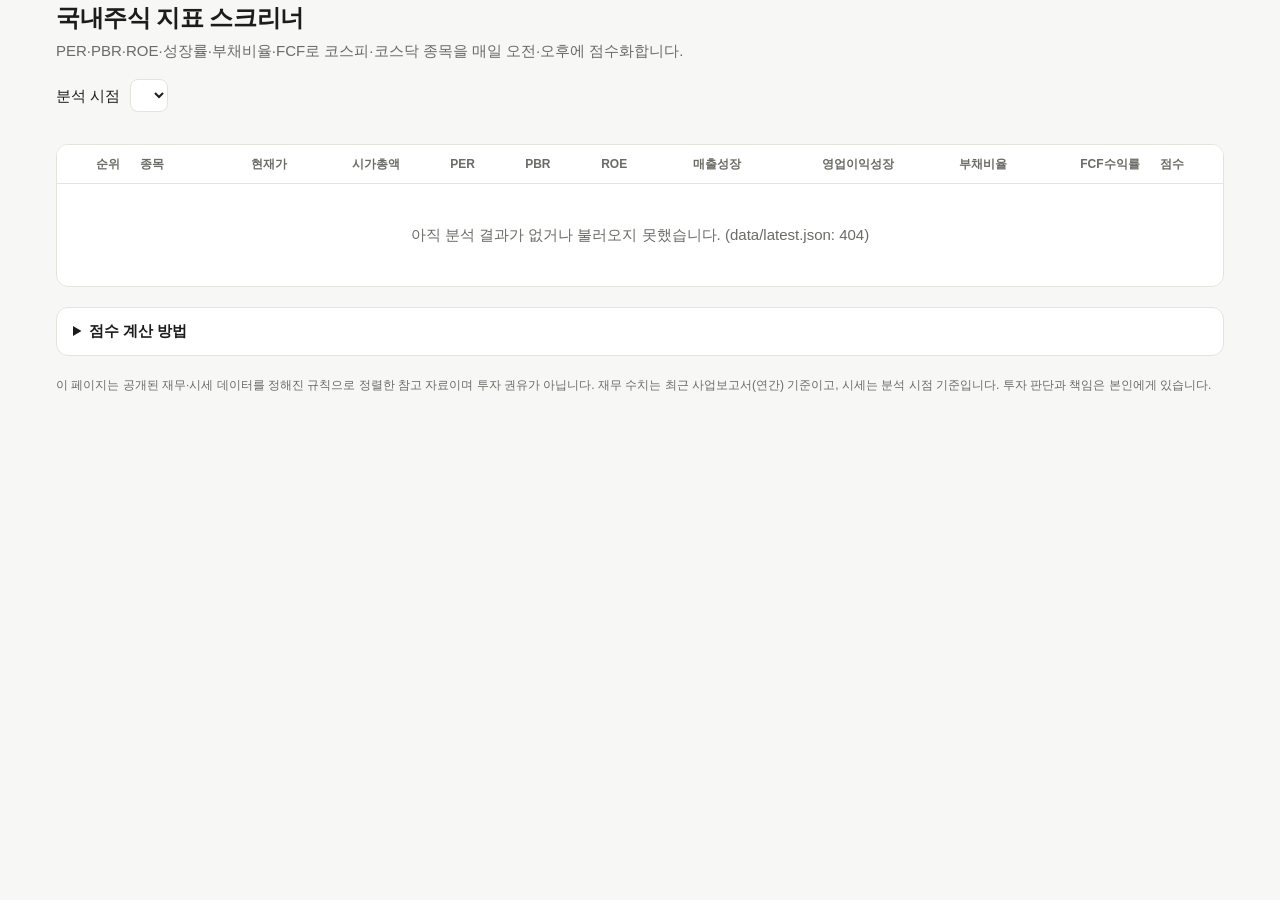
==== web/index.html @ 7ea6686b "국내주식 지표 스크리너 추가 코스피·코스닥 전 종목을 평일 오전·오후에 분석해 PER·PBR·ROE·성장률· 부채비율·FCF 백분위 점수로 순위를 매기고 GitHub Pages 대" ====
<!doctype html>
<html lang="ko">
<head>
<meta charset="utf-8">
<meta name="viewport" content="width=device-width, initial-scale=1">
<title>국내주식 지표 스크리너</title>
<link rel="icon" href="data:,">
<link rel="stylesheet" href="style.css">
</head>
<body>
<header class="wrap">
  <h1>국내주식 지표 스크리너</h1>
  <p class="sub">PER·PBR·ROE·성장률·부채비율·FCF로 코스피·코스닥 종목을 매일 오전·오후에 점수화합니다.</p>
  <div class="bar">
    <label>분석 시점
      <select id="run"></select>
    </label>
    <span id="meta" class="meta"></span>
  </div>
</header>

<main class="wrap">
  <section id="summary" class="stats"></section>

  <div class="table-scroll">
    <table id="table">
      <thead>
        <tr>
          <th>순위</th><th class="left">종목</th><th>현재가</th><th>시가총액</th>
          <th>PER</th><th>PBR</th><th>ROE</th><th>매출성장</th><th>영업이익성장</th>
          <th>부채비율</th><th>FCF수익률</th><th class="left">점수</th>
        </tr>
      </thead>
      <tbody></tbody>
    </table>
  </div>

  <details class="method">
    <summary>점수 계산 방법</summary>
    <div id="method"></div>
  </details>

  <p class="disclaimer">
    이 페이지는 공개된 재무·시세 데이터를 정해진 규칙으로 정렬한 참고 자료이며 투자 권유가 아닙니다.
    재무 수치는 최근 사업보고서(연간) 기준이고, 시세는 분석 시점 기준입니다. 투자 판단과 책임은 본인에게 있습니다.
  </p>
</main>
<script src="app.js"></script>
</body>
</html>
---- web/style.css ----
:root {
  --bg: #f7f7f5;
  --card: #ffffff;
  --text: #1c1c1a;
  --muted: #6b6b66;
  --line: #e4e4df;
  --accent: #2f5bd3;
  --up: #d1343b;   /* 한국 관례: 상승 빨강 */
  --down: #2767d6; /* 하락 파랑 */
  --bar: #2f5bd3;
  --bar-bg: #e8ecf8;
  --warn-bg: #fff3dc;
  --warn: #8a5a00;
}
@media (prefers-color-scheme: dark) {
  :root {
    --bg: #151514;
    --card: #1e1e1c;
    --text: #ececea;
    --muted: #9a9a94;
    --line: #2f2f2c;
    --accent: #7d9df0;
    --up: #ff6b70;
    --down: #6fa0ff;
    --bar: #7d9df0;
    --bar-bg: #2a3150;
    --warn-bg: #3a2e14;
    --warn: #f2c46b;
  }
}

* { box-sizing: border-box; }
body {
  margin: 0;
  background: var(--bg);
  color: var(--text);
  font: 15px/1.5 -apple-system, BlinkMacSystemFont, "Apple SD Gothic Neo", "Pretendard", "Malgun Gothic", sans-serif;
  -webkit-font-smoothing: antialiased;
}
.wrap { max-width: 1200px; margin: 0 auto; padding: 0 16px; }
header { padding-top: 28px; }
h1 { font-size: 24px; margin: 0 0 4px; letter-spacing: -0.02em; }
.sub { margin: 0 0 16px; color: var(--muted); }
.bar { display: flex; flex-wrap: wrap; gap: 8px 16px; align-items: center; margin-bottom: 16px; }
select {
  margin-left: 6px; padding: 6px 8px; font: inherit;
  color: var(--text); background: var(--card); border: 1px solid var(--line); border-radius: 8px;
}
.meta { color: var(--muted); font-size: 13px; }

.stats { display: grid; grid-template-columns: repeat(auto-fit, minmax(150px, 1fr)); gap: 10px; margin-bottom: 16px; }
.stat { background: var(--card); border: 1px solid var(--line); border-radius: 12px; padding: 12px 14px; }
.stat b { display: block; font-size: 20px; font-variant-numeric: tabular-nums; }
.stat span { color: var(--muted); font-size: 12px; }

.table-scroll { overflow-x: auto; background: var(--card); border: 1px solid var(--line); border-radius: 12px; }
table { width: 100%; border-collapse: collapse; font-variant-numeric: tabular-nums; }
th, td { padding: 10px 10px; text-align: right; white-space: nowrap; border-bottom: 1px solid var(--line); }
th { font-size: 12px; color: var(--muted); font-weight: 600; position: sticky; top: 0; background: var(--card); }
tr:last-child td { border-bottom: 0; }
.left { text-align: left; }
td.name a { color: var(--text); font-weight: 600; text-decoration: none; }
td.name a:hover { color: var(--accent); }
td.name small { display: block; color: var(--muted); font-size: 12px; font-weight: 400; }
.up { color: var(--up); }
.down { color: var(--down); }
.rank { font-weight: 700; }
.rank small { display: block; font-size: 11px; font-weight: 500; }
.new { color: var(--accent); }
.score { min-width: 150px; }
.score .track { display: inline-block; vertical-align: middle; width: 80px; height: 6px; border-radius: 3px; background: var(--bar-bg); margin-right: 8px; }
.score .fill { display: block; height: 100%; border-radius: 3px; background: var(--bar); }
.flag { display: inline-block; margin: 2px 4px 0 0; padding: 1px 6px; border-radius: 6px; font-size: 11px; background: var(--warn-bg); color: var(--warn); }
.flag.good { background: var(--bar-bg); color: var(--accent); }

.method { margin: 20px 0; background: var(--card); border: 1px solid var(--line); border-radius: 12px; padding: 12px 16px; }
.method summary { cursor: pointer; font-weight: 600; }
.method li { margin: 4px 0; }
.disclaimer { color: var(--muted); font-size: 12px; margin: 16px 0 40px; }
.empty { padding: 40px 16px; text-align: center; color: var(--muted); }

@media (max-width: 640px) {
  h1 { font-size: 20px; }
  th, td { padding: 8px 8px; font-size: 13px; }
  td.name { position: sticky; left: 0; background: var(--card); }
}
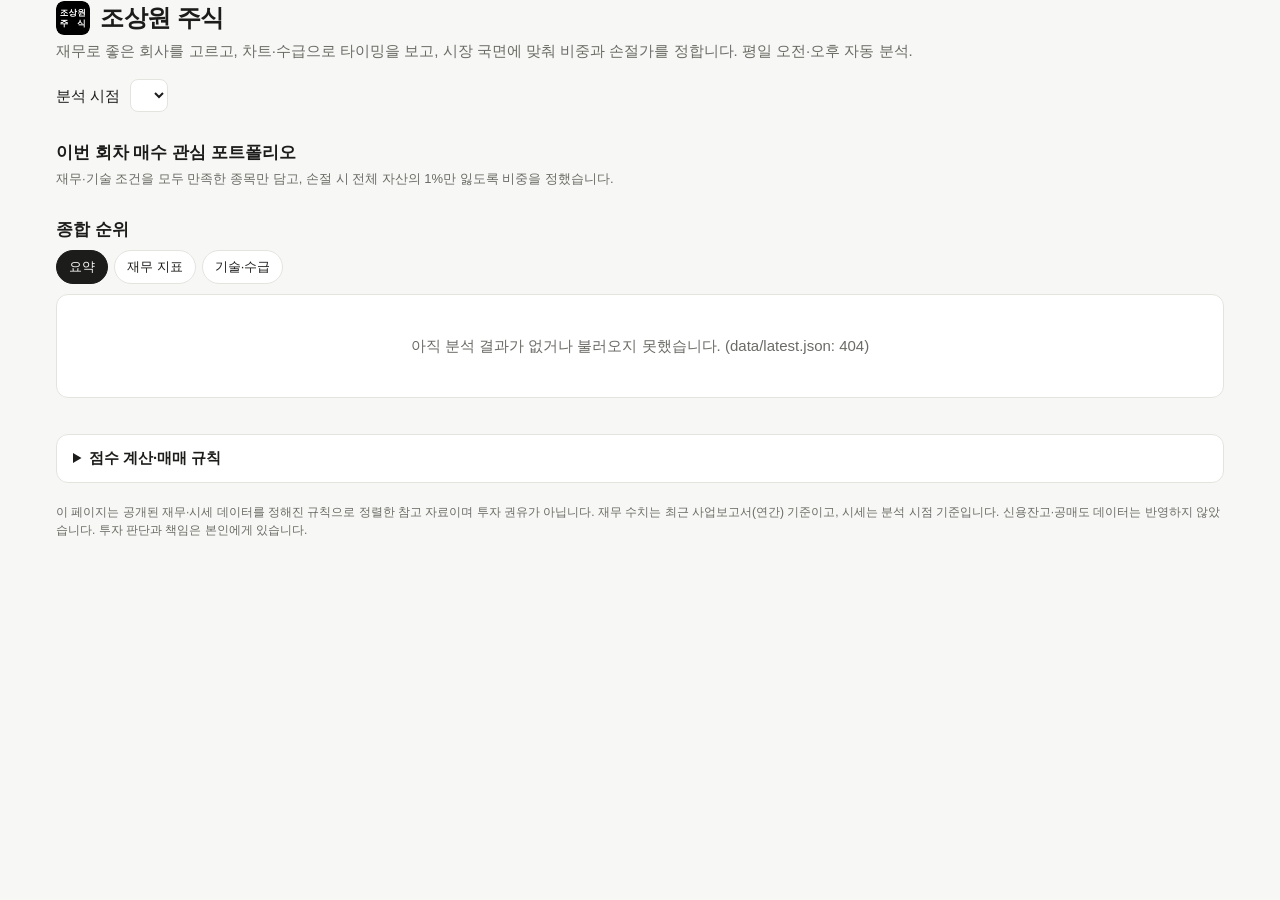
==== commit ce0ad901: "조상원 주식: 기술적 지표·시장 국면·리스크 관리 추가, DART 연결 끊김 대응 - 재무 상위 80개 후보에 이동평균·RSI·MACD·볼린저·거래량·외국인/기관 수급으로   기술" ====
--- a/web/index.html
+++ b/web/index.html
@@ -3,14 +3,21 @@
 <head>
 <meta charset="utf-8">
 <meta name="viewport" content="width=device-width, initial-scale=1">
-<title>국내주식 지표 스크리너</title>
-<link rel="icon" href="data:,">
+<title>조상원 주식</title>
+<meta name="theme-color" content="#000000">
+<meta name="apple-mobile-web-app-capable" content="yes">
+<meta name="mobile-web-app-capable" content="yes">
+<meta name="apple-mobile-web-app-title" content="조상원 주식">
+<meta name="apple-mobile-web-app-status-bar-style" content="black">
+<link rel="manifest" href="manifest.json">
+<link rel="icon" type="image/png" href="favicon.png">
+<link rel="apple-touch-icon" href="apple-touch-icon.png">
 <link rel="stylesheet" href="style.css">
 </head>
 <body>
 <header class="wrap">
-  <h1>국내주식 지표 스크리너</h1>
-  <p class="sub">PER·PBR·ROE·성장률·부채비율·FCF로 코스피·코스닥 종목을 매일 오전·오후에 점수화합니다.</p>
+  <h1><img src="favicon.png" alt="" class="logo">조상원 주식</h1>
+  <p class="sub">재무로 좋은 회사를 고르고, 차트·수급으로 타이밍을 보고, 시장 국면에 맞춰 비중과 손절가를 정합니다. 평일 오전·오후 자동 분석.</p>
   <div class="bar">
     <label>분석 시점
       <select id="run"></select>
@@ -20,29 +27,35 @@
 </header>
 
 <main class="wrap">
-  <section id="summary" class="stats"></section>
+  <section id="regime" class="regime"></section>
 
+  <h2>이번 회차 매수 관심 포트폴리오</h2>
+  <p class="hint">재무·기술 조건을 모두 만족한 종목만 담고, 손절 시 전체 자산의 1%만 잃도록 비중을 정했습니다.</p>
+  <section id="portfolio"></section>
+
+  <h2>종합 순위</h2>
+  <div class="tabs" role="tablist">
+    <button type="button" data-view="summary" class="on">요약</button>
+    <button type="button" data-view="fund">재무 지표</button>
+    <button type="button" data-view="tech">기술·수급</button>
+  </div>
   <div class="table-scroll">
     <table id="table">
-      <thead>
-        <tr>
-          <th>순위</th><th class="left">종목</th><th>현재가</th><th>시가총액</th>
-          <th>PER</th><th>PBR</th><th>ROE</th><th>매출성장</th><th>영업이익성장</th>
-          <th>부채비율</th><th>FCF수익률</th><th class="left">점수</th>
-        </tr>
-      </thead>
+      <thead></thead>
       <tbody></tbody>
     </table>
   </div>
+  <section id="summary" class="stats"></section>
 
   <details class="method">
-    <summary>점수 계산 방법</summary>
+    <summary>점수 계산·매매 규칙</summary>
     <div id="method"></div>
   </details>
 
   <p class="disclaimer">
     이 페이지는 공개된 재무·시세 데이터를 정해진 규칙으로 정렬한 참고 자료이며 투자 권유가 아닙니다.
-    재무 수치는 최근 사업보고서(연간) 기준이고, 시세는 분석 시점 기준입니다. 투자 판단과 책임은 본인에게 있습니다.
+    재무 수치는 최근 사업보고서(연간) 기준이고, 시세는 분석 시점 기준입니다. 신용잔고·공매도 데이터는 반영하지 않았습니다.
+    투자 판단과 책임은 본인에게 있습니다.
   </p>
 </main>
 <script src="app.js"></script>
--- a/web/style.css
+++ b/web/style.css
@@ -84,3 +84,43 @@
   th, td { padding: 8px 8px; font-size: 13px; }
   td.name { position: sticky; left: 0; background: var(--card); }
 }
+
+/* ---- 조상원 주식: 국면·포트폴리오·탭·신호 ---- */
+h1 { display: flex; align-items: center; gap: 10px; }
+.logo { width: 34px; height: 34px; border-radius: 8px; }
+h2 { font-size: 17px; margin: 28px 0 4px; }
+h3 { font-size: 15px; margin: 16px 0 4px; }
+.hint { color: var(--muted); font-size: 13px; margin: 0 0 10px; }
+.block { display: block; }
+.muted { color: var(--muted); }
+.card { background: var(--card); border: 1px solid var(--line); border-radius: 12px; }
+
+.regime { margin-bottom: 8px; }
+.regime-head { margin-bottom: 10px; }
+.regime-head .big { font-size: 18px; font-weight: 700; margin-left: 6px; vertical-align: middle; }
+.regime .stat b { font-size: 18px; }
+.regime .stat > span { display: block; }
+.warn { color: var(--warn); font-style: normal; }
+
+.chip { display: inline-block; padding: 2px 9px; border-radius: 999px; font-size: 12px; font-weight: 700; white-space: nowrap; }
+.chip.buy { background: #e3f5e8; color: #17703a; }
+.chip.wait { background: var(--bar-bg); color: var(--muted); }
+.chip.hot { background: var(--warn-bg); color: var(--warn); }
+.chip.broken { background: #fde6e7; color: #b3262d; }
+@media (prefers-color-scheme: dark) {
+  .chip.buy { background: #173a24; color: #7fdc9e; }
+  .chip.broken { background: #45191b; color: #ff9da1; }
+}
+
+.tabs { display: flex; gap: 6px; margin: 8px 0 10px; }
+.tabs button {
+  font: inherit; font-size: 13px; padding: 6px 12px; border-radius: 999px; cursor: pointer;
+  border: 1px solid var(--line); background: var(--card); color: var(--text);
+}
+.tabs button.on { background: var(--text); color: var(--bg); border-color: var(--text); }
+tr.total td { font-weight: 600; }
+#summary { margin-top: 16px; }
+@media (max-width: 640px) {
+  .score .track { width: 40px; margin-right: 6px; }
+  .score { min-width: 0; }
+}
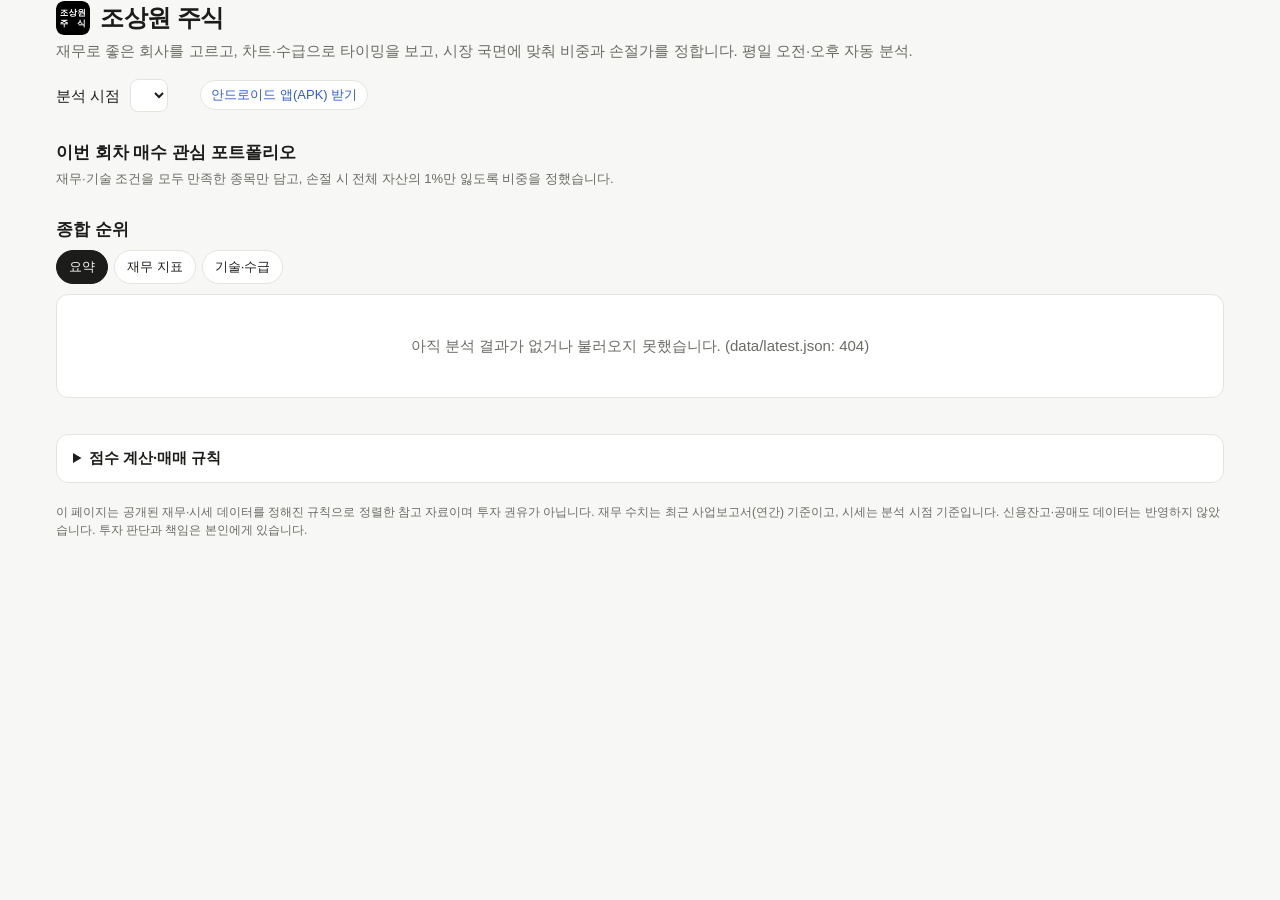
==== commit c0bfffb6: "안드로이드 앱(APK) 추가 조상원 주식 웹앱을 전체 화면으로 여는 WebView 앱과 적응형 아이콘을 추가하고, 빌드한 APK를 웹앱에서 내려받을 수 있게 링크를 달았다.  Co" ====
--- a/web/index.html
+++ b/web/index.html
@@ -23,6 +23,7 @@
       <select id="run"></select>
     </label>
     <span id="meta" class="meta"></span>
+    <a id="apk" class="apk" href="josangwon-stock.apk" download>안드로이드 앱(APK) 받기</a>
   </div>
 </header>
 
--- a/web/style.css
+++ b/web/style.css
@@ -124,3 +124,5 @@
   .score .track { width: 40px; margin-right: 6px; }
   .score { min-width: 0; }
 }
+.apk { font-size: 13px; color: var(--accent); text-decoration: none; border: 1px solid var(--line); border-radius: 999px; padding: 4px 10px; background: var(--card); }
+.apk[hidden] { display: none; }
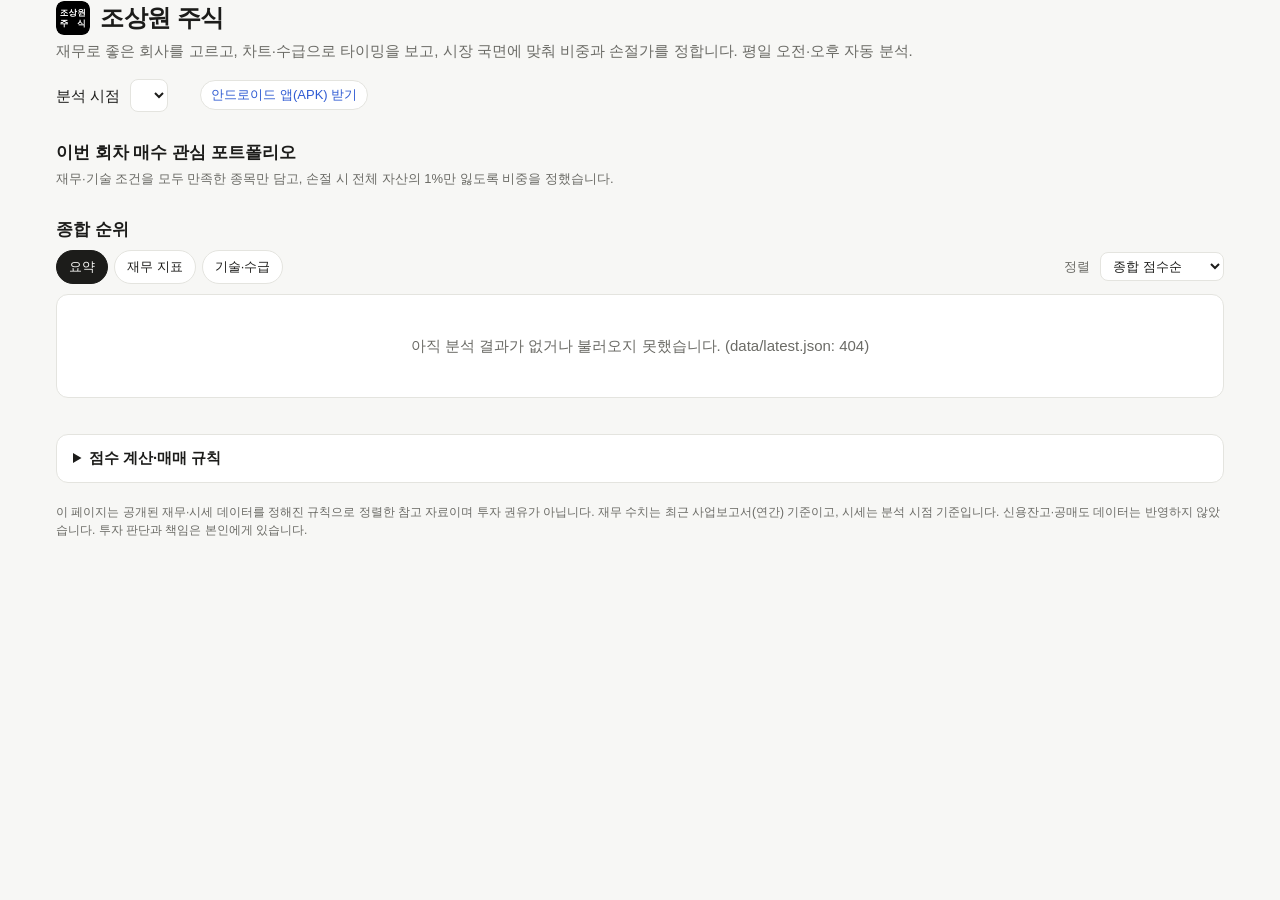
==== commit cab569ee: "알림창은 종목 3줄만, 매수 관심 우선 정렬 추가 (v1.5) - 알림에서 제목·요약 줄을 없애고 종목 3줄만 보여주는 커스텀 뷰로 변경   (등락률은 빨강/파랑) - 종합 순위에" ====
--- a/web/index.html
+++ b/web/index.html
@@ -39,6 +39,12 @@
     <button type="button" data-view="summary" class="on">요약</button>
     <button type="button" data-view="fund">재무 지표</button>
     <button type="button" data-view="tech">기술·수급</button>
+    <label class="sort">정렬
+      <select id="sort">
+        <option value="score">종합 점수순</option>
+        <option value="buy">매수 관심 우선</option>
+      </select>
+    </label>
   </div>
   <div class="table-scroll">
     <table id="table">
--- a/web/style.css
+++ b/web/style.css
@@ -126,3 +126,6 @@
 }
 .apk { font-size: 13px; color: var(--accent); text-decoration: none; border: 1px solid var(--line); border-radius: 999px; padding: 4px 10px; background: var(--card); }
 .apk[hidden] { display: none; }
+.tabs { align-items: center; flex-wrap: wrap; }
+.tabs .sort { margin-left: auto; font-size: 13px; color: var(--muted); }
+.tabs .sort select { padding: 5px 8px; font-size: 13px; }
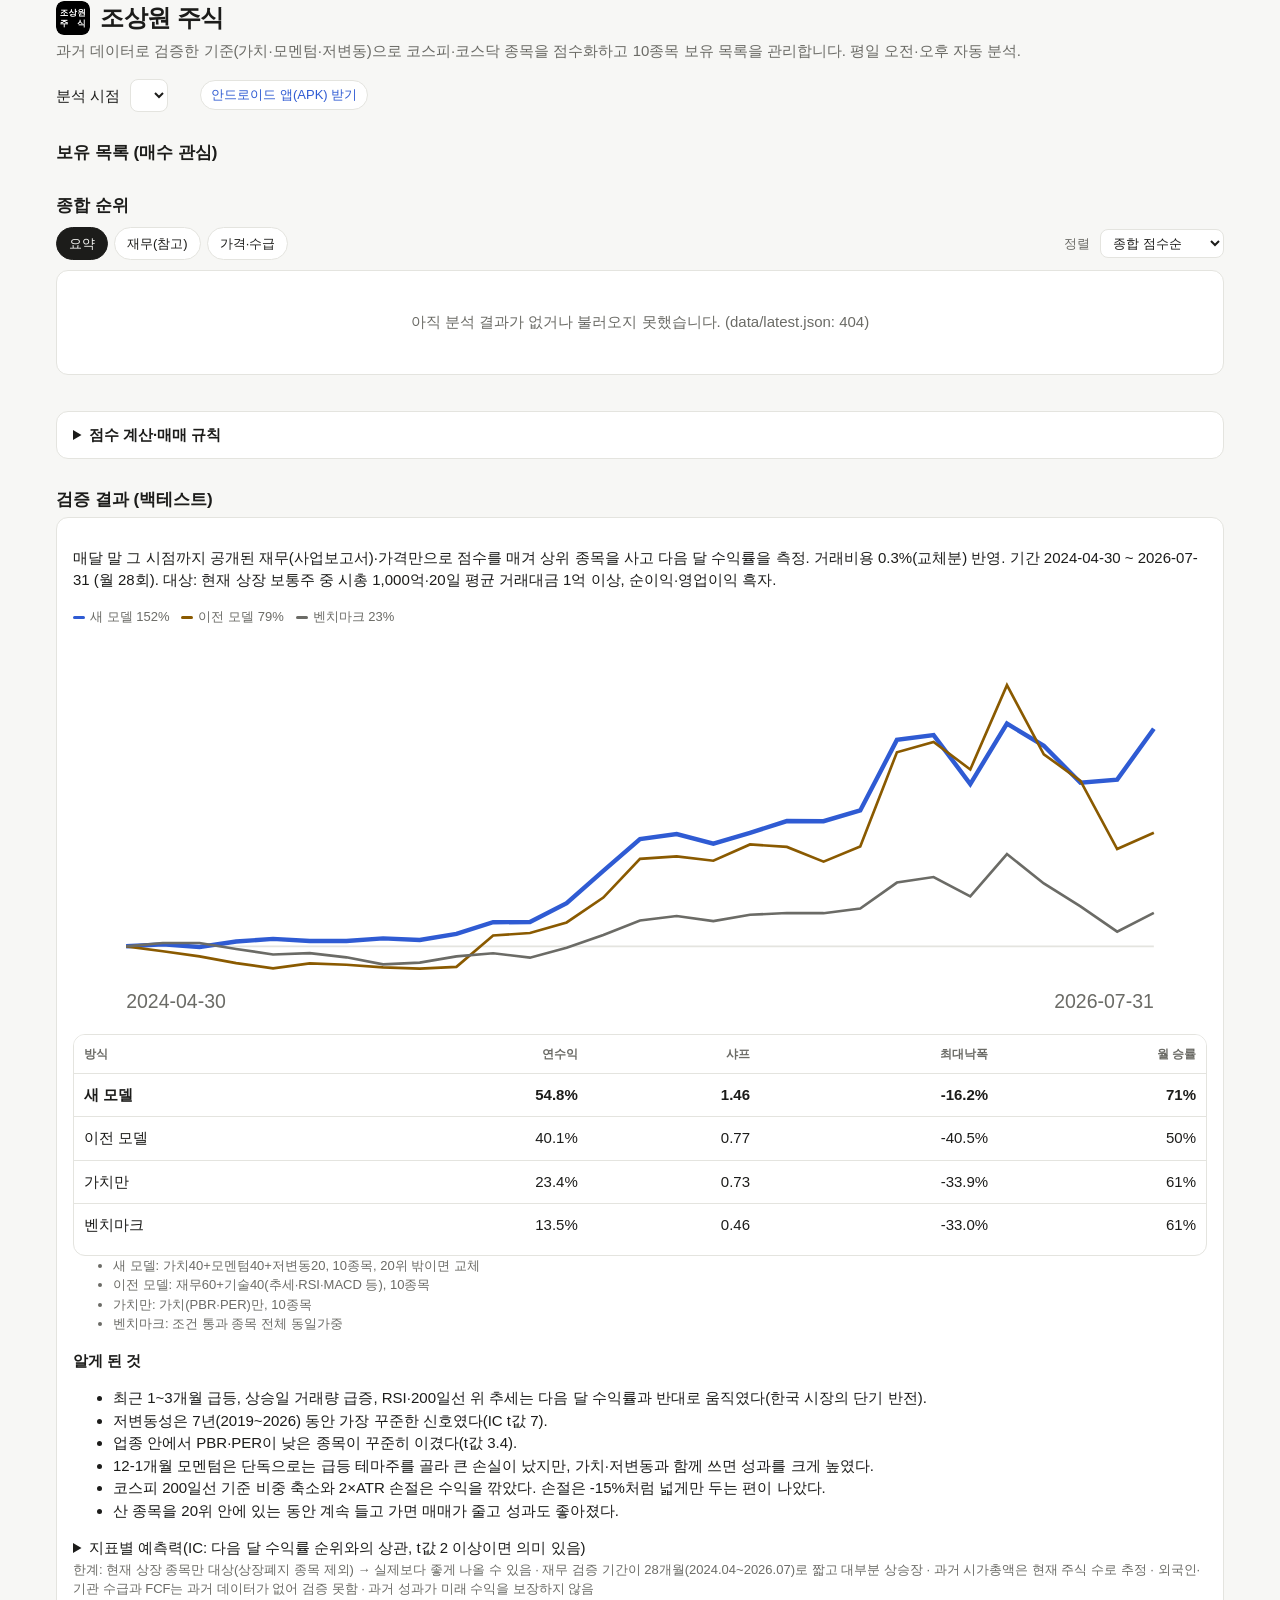
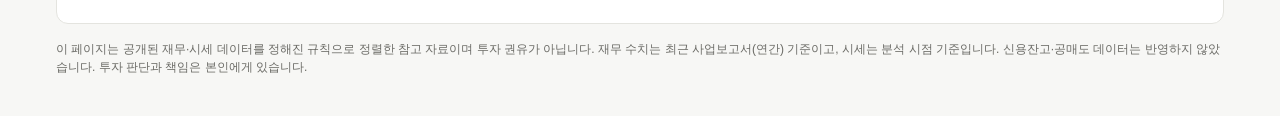
==== commit 5ab751f7: "백테스트로 점수 기준 재설계: 가치40 + 모멘텀40 + 저변동20 2024.04~2026.07 매달 말 시점 정보만으로 검증(거래비용 0.3% 반영)한 결과, 이전 모델(재무60" ====
--- a/web/index.html
+++ b/web/index.html
@@ -17,7 +17,7 @@
 <body>
 <header class="wrap">
   <h1><img src="favicon.png" alt="" class="logo">조상원 주식</h1>
-  <p class="sub">재무로 좋은 회사를 고르고, 차트·수급으로 타이밍을 보고, 시장 국면에 맞춰 비중과 손절가를 정합니다. 평일 오전·오후 자동 분석.</p>
+  <p class="sub">과거 데이터로 검증한 기준(가치·모멘텀·저변동)으로 코스피·코스닥 종목을 점수화하고 10종목 보유 목록을 관리합니다. 평일 오전·오후 자동 분석.</p>
   <div class="bar">
     <label>분석 시점
       <select id="run"></select>
@@ -30,15 +30,15 @@
 <main class="wrap">
   <section id="regime" class="regime"></section>
 
-  <h2>이번 회차 매수 관심 포트폴리오</h2>
-  <p class="hint">재무·기술 조건을 모두 만족한 종목만 담고, 손절 시 전체 자산의 1%만 잃도록 비중을 정했습니다.</p>
+  <h2>보유 목록 (매수 관심)</h2>
+  <p class="hint" id="portfolio-hint"></p>
   <section id="portfolio"></section>
 
   <h2>종합 순위</h2>
   <div class="tabs" role="tablist">
     <button type="button" data-view="summary" class="on">요약</button>
-    <button type="button" data-view="fund">재무 지표</button>
-    <button type="button" data-view="tech">기술·수급</button>
+    <button type="button" data-view="fund">재무(참고)</button>
+    <button type="button" data-view="tech">가격·수급</button>
     <label class="sort">정렬
       <select id="sort">
         <option value="score">종합 점수순</option>
@@ -59,6 +59,9 @@
     <div id="method"></div>
   </details>
 
+  <h2>검증 결과 (백테스트)</h2>
+  <section id="backtest" class="card pad"></section>
+
   <p class="disclaimer">
     이 페이지는 공개된 재무·시세 데이터를 정해진 규칙으로 정렬한 참고 자료이며 투자 권유가 아닙니다.
     재무 수치는 최근 사업보고서(연간) 기준이고, 시세는 분석 시점 기준입니다. 신용잔고·공매도 데이터는 반영하지 않았습니다.
--- a/web/style.css
+++ b/web/style.css
@@ -129,3 +129,13 @@
 .tabs { align-items: center; flex-wrap: wrap; }
 .tabs .sort { margin-left: auto; font-size: 13px; color: var(--muted); }
 .tabs .sort select { padding: 5px 8px; font-size: 13px; }
+.pad { padding: 14px 16px; }
+.events { margin: 6px 0 0; padding-left: 18px; }
+.events li { margin: 4px 0; font-size: 14px; }
+.chart { width: 100%; height: auto; display: block; margin: 6px 0 12px; }
+.chart .axis { font-size: 11px; fill: var(--muted); }
+.legend { display: flex; flex-wrap: wrap; gap: 12px; font-size: 13px; color: var(--muted); }
+.legend i { display: inline-block; width: 12px; height: 3px; border-radius: 2px; margin-right: 5px; vertical-align: middle; }
+.ic-grid { display: grid; grid-template-columns: repeat(auto-fit, minmax(260px, 1fr)); gap: 12px; margin-top: 8px; }
+.ic-grid table td { padding: 4px 8px; }
+#backtest table { margin-bottom: 8px; }
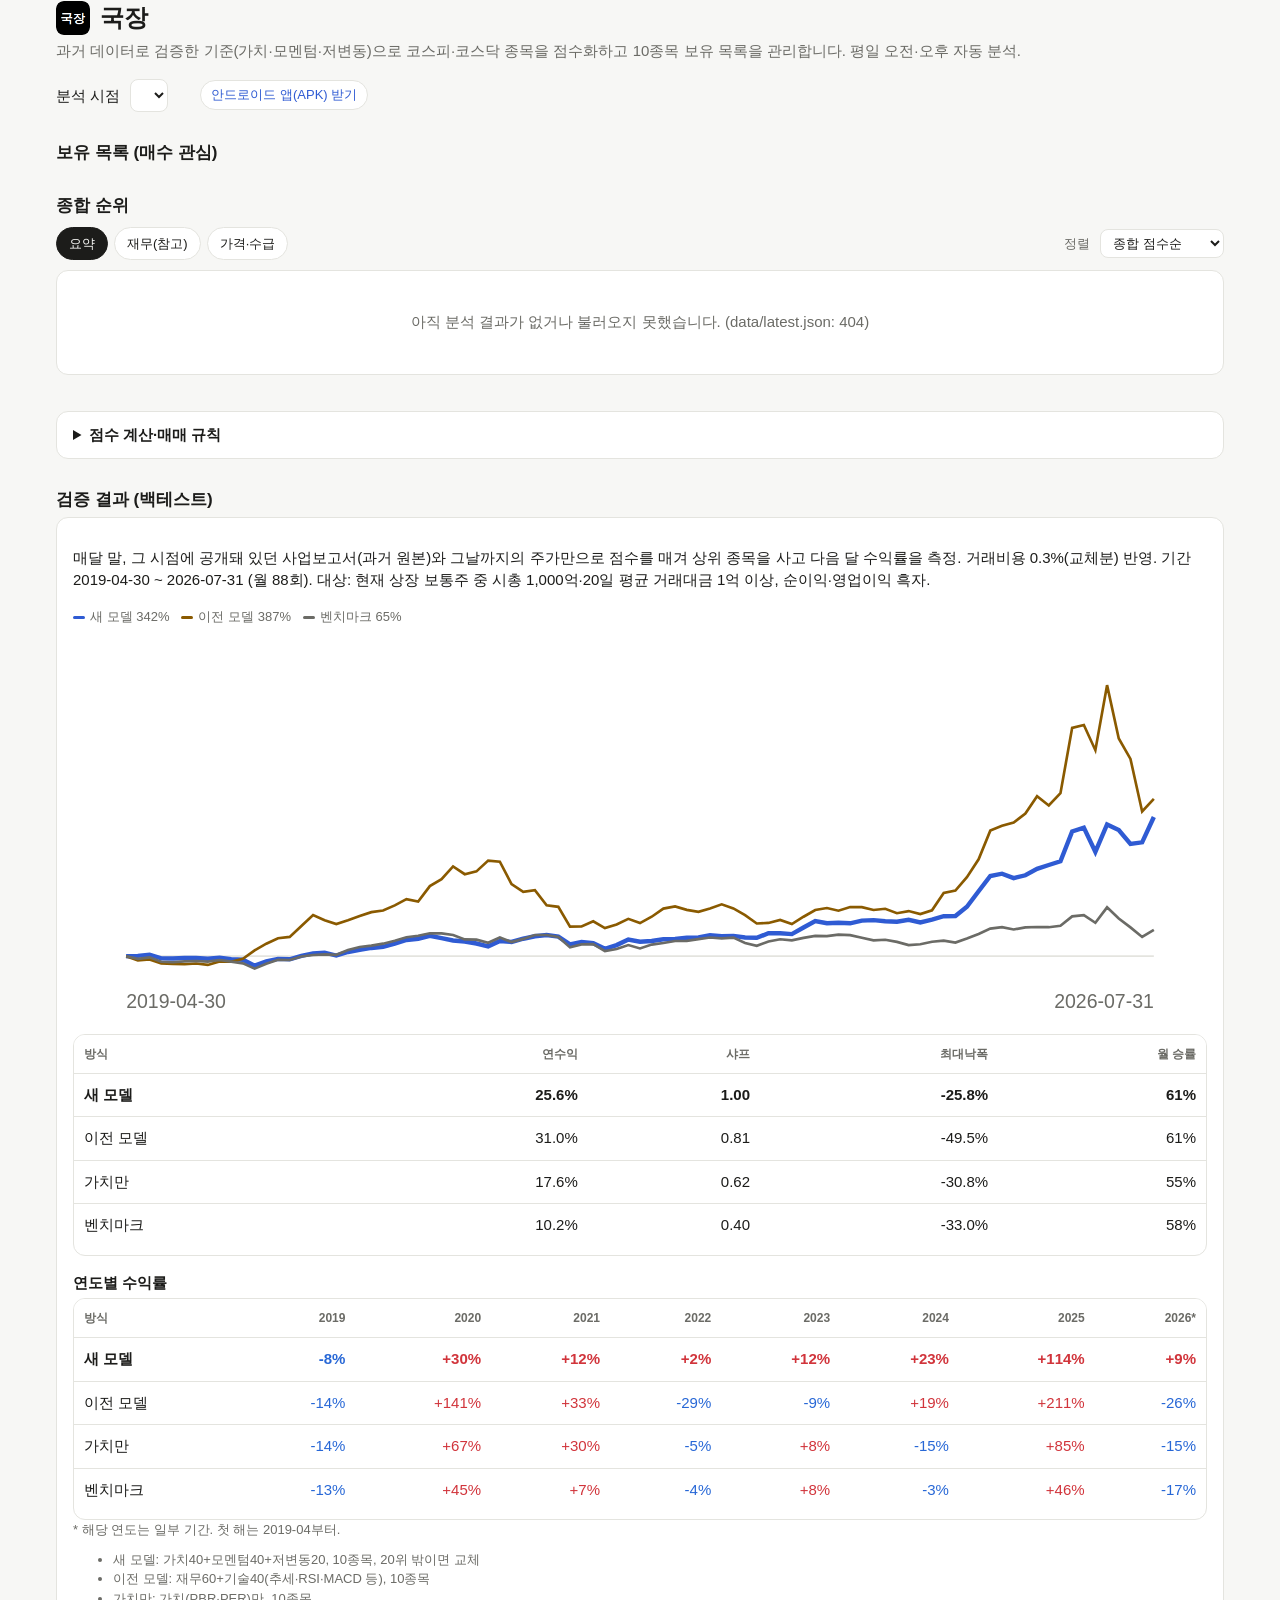
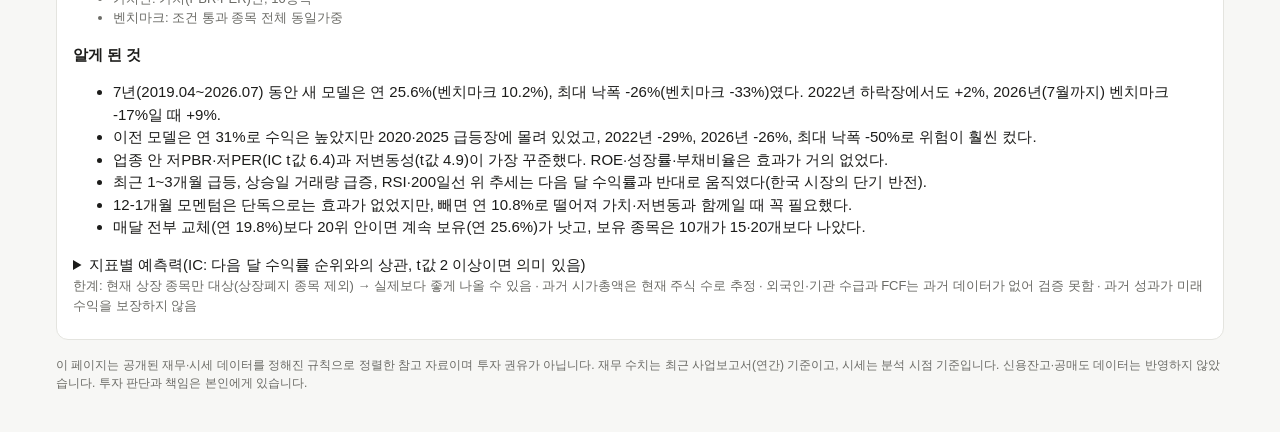
==== commit 94c8177c: "앱 이름과 아이콘을 '국장'으로 변경 (안드로이드 v1.9) Co-Authored-By: Claude Opus 5.5 <noreply@anthropic.com> Claude-Ses" ====
--- a/web/index.html
+++ b/web/index.html
@@ -3,11 +3,11 @@
 <head>
 <meta charset="utf-8">
 <meta name="viewport" content="width=device-width, initial-scale=1">
-<title>조상원 주식</title>
+<title>국장</title>
 <meta name="theme-color" content="#000000">
 <meta name="apple-mobile-web-app-capable" content="yes">
 <meta name="mobile-web-app-capable" content="yes">
-<meta name="apple-mobile-web-app-title" content="조상원 주식">
+<meta name="apple-mobile-web-app-title" content="국장">
 <meta name="apple-mobile-web-app-status-bar-style" content="black">
 <link rel="manifest" href="manifest.json">
 <link rel="icon" type="image/png" href="favicon.png">
@@ -16,7 +16,7 @@
 </head>
 <body>
 <header class="wrap">
-  <h1><img src="favicon.png" alt="" class="logo">조상원 주식</h1>
+  <h1><img src="favicon.png" alt="" class="logo">국장</h1>
   <p class="sub">과거 데이터로 검증한 기준(가치·모멘텀·저변동)으로 코스피·코스닥 종목을 점수화하고 10종목 보유 목록을 관리합니다. 평일 오전·오후 자동 분석.</p>
   <div class="bar">
     <label>분석 시점
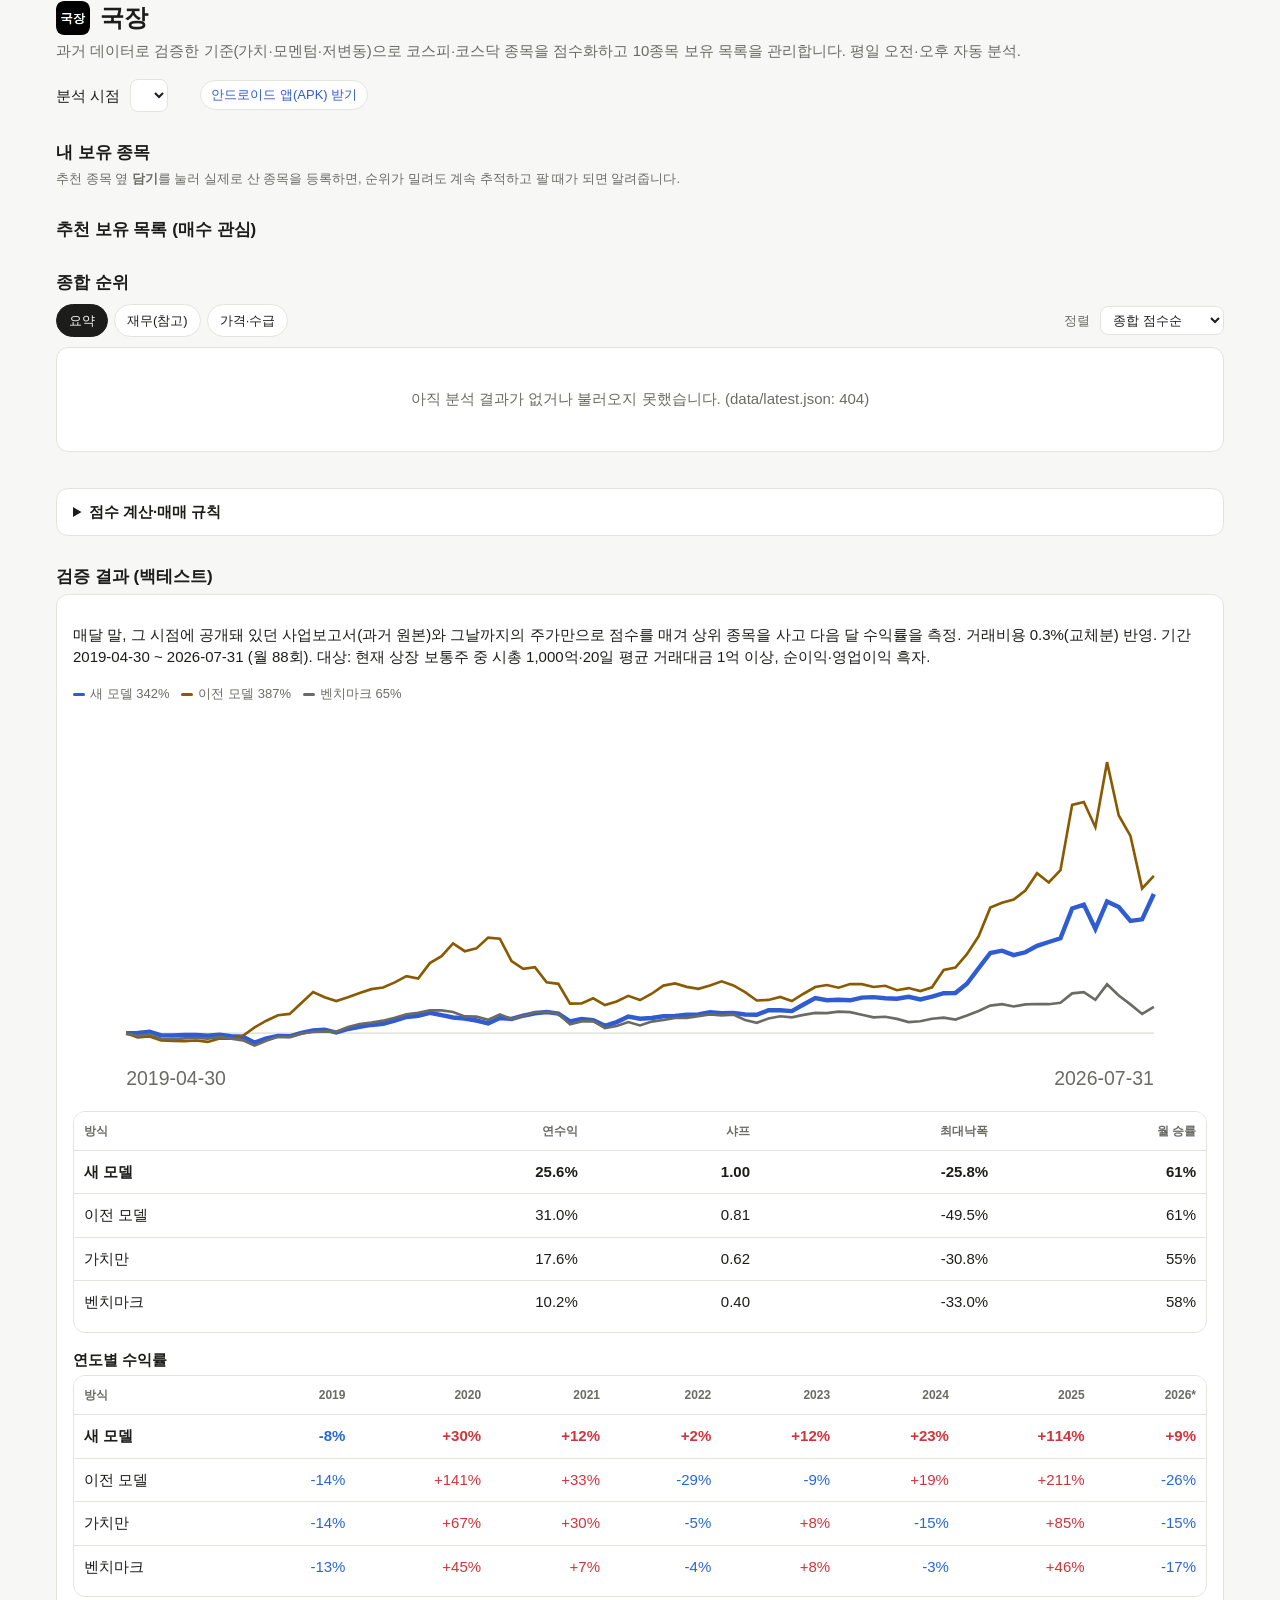
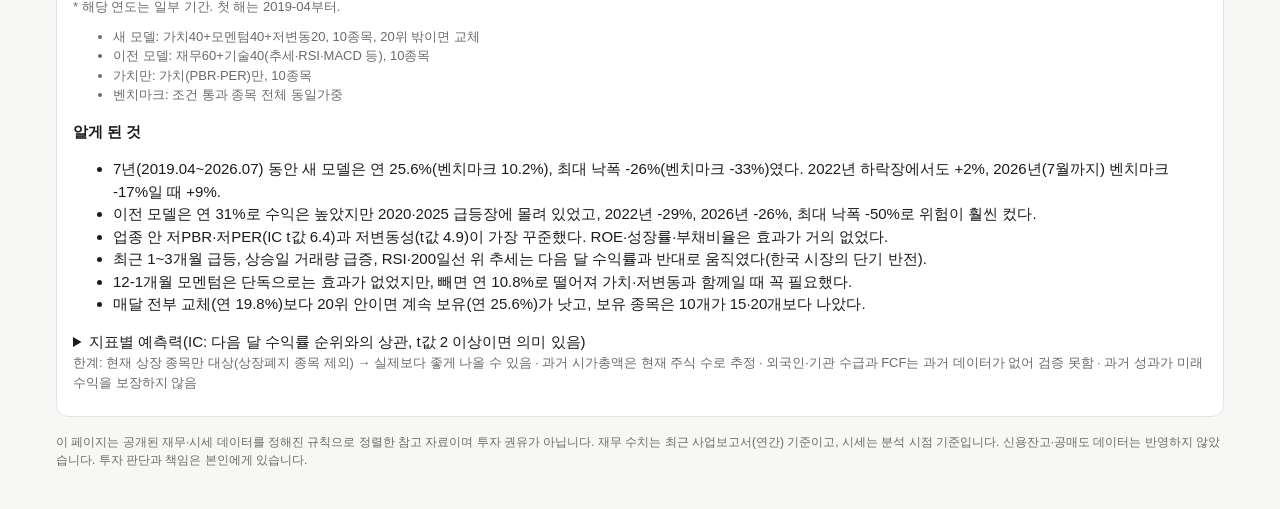
==== commit 78b8a04a: "내 보유 종목 추적 기능 추가 (안드로이드 v2.0) - 추천 목록에서 '담기'로 실제 산 종목과 매수가를 등록(기기에 저장) - 분석 결과에 전체 점수 종목의 순위표(all)를 " ====
--- a/web/index.html
+++ b/web/index.html
@@ -30,7 +30,11 @@
 <main class="wrap">
   <section id="regime" class="regime"></section>
 
-  <h2>보유 목록 (매수 관심)</h2>
+  <h2>내 보유 종목</h2>
+  <p class="hint">추천 종목 옆 <b>담기</b>를 눌러 실제로 산 종목을 등록하면, 순위가 밀려도 계속 추적하고 팔 때가 되면 알려줍니다.</p>
+  <section id="mine"></section>
+
+  <h2>추천 보유 목록 (매수 관심)</h2>
   <p class="hint" id="portfolio-hint"></p>
   <section id="portfolio"></section>
 
--- a/web/style.css
+++ b/web/style.css
@@ -139,3 +139,11 @@
 .ic-grid { display: grid; grid-template-columns: repeat(auto-fit, minmax(260px, 1fr)); gap: 12px; margin-top: 8px; }
 .ic-grid table td { padding: 4px 8px; }
 #backtest table { margin-bottom: 8px; }
+button.add, button.del {
+  font: inherit; font-size: 12px; padding: 3px 10px; border-radius: 999px; cursor: pointer;
+  border: 1px solid var(--accent); background: transparent; color: var(--accent); white-space: nowrap;
+}
+button.del { border-color: var(--line); color: var(--muted); }
+td.name button.add, td.name .chip { margin-top: 4px; }
+td.name .status { margin-top: 4px; white-space: normal; }
+td.name .status small { display: inline; }
